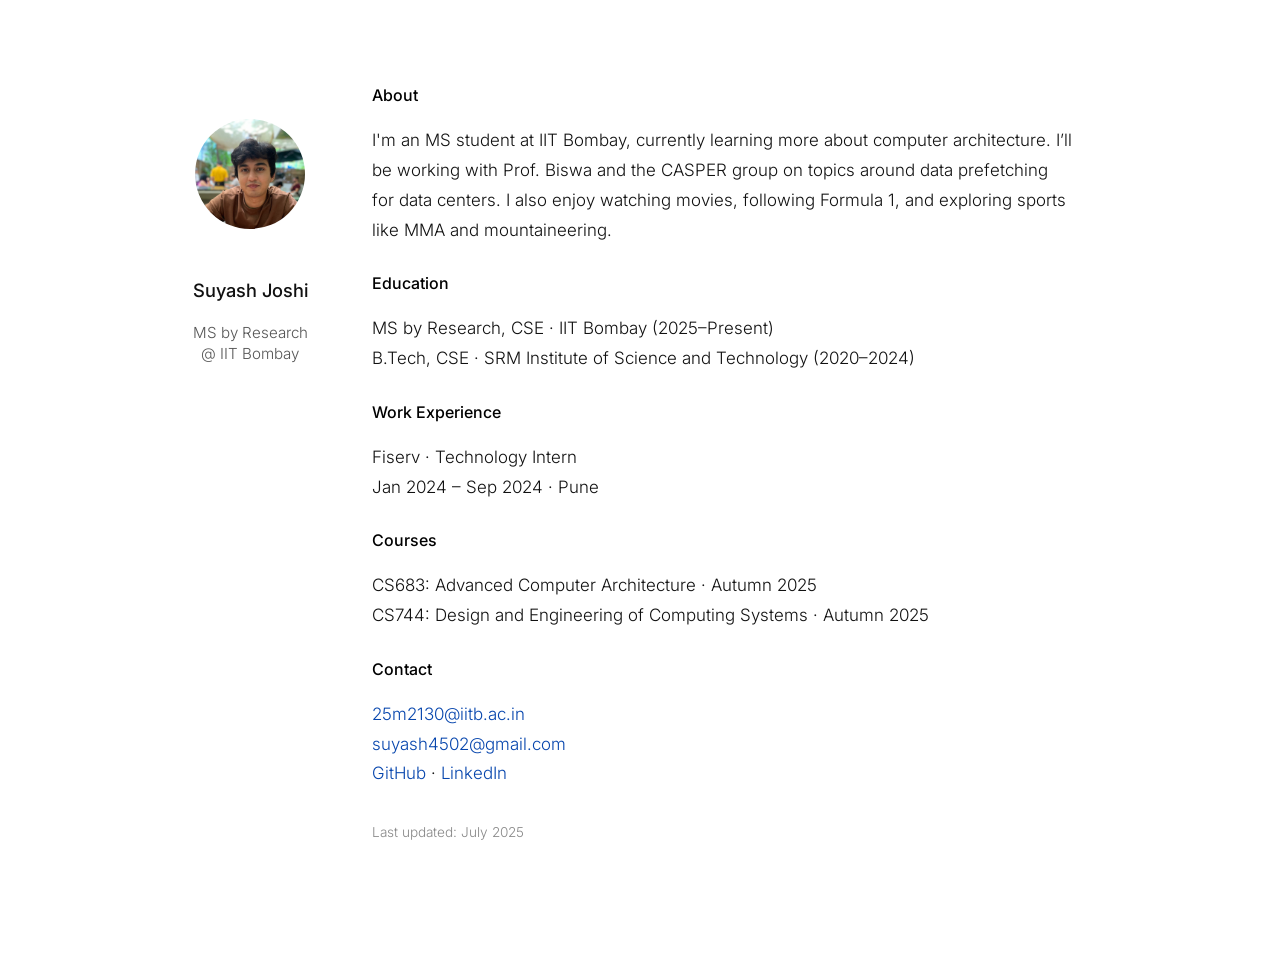
==== index.html @ 48604166 "Initialized repository" ====
<!DOCTYPE html>
<html lang="en">

<head>
  <meta charset="UTF-8" />
  <meta name="viewport" content="width=device-width, initial-scale=1.0" />
  <title>Suyash Joshi</title>

  <!-- Elegant font: Inter -->
  <link href="https://fonts.googleapis.com/css2?family=Inter:wght@300;400;500&display=swap" rel="stylesheet" />
  <link rel="stylesheet" href="styles.css" />
</head>

<body>

  <div class="layout">

    <aside class="sidebar">
      <img src="suyash.jpeg" alt="Suyash Joshi" class="profile-pic" />
      <h1 class="name">Suyash Joshi</h1>
      <p class="title">MS by Research<br>@ IIT Bombay</p>
    </aside>

    <main class="content">

      <section>
        <h2>About</h2>
        <p>
          I'm an MS student at IIT Bombay, currently learning more about computer architecture.
          I’ll be working with Prof. Biswa and the CASPER group on topics around data prefetching for data centers.
          I also enjoy watching movies, following Formula 1, and exploring sports like MMA and mountaineering.
        </p>
      </section>

      <section>
        <h2>Education</h2>
        <p>
          MS by Research, CSE · IIT Bombay (2025–Present)<br>
          B.Tech, CSE · SRM Institute of Science and Technology (2020–2024)
        </p>
      </section>

      <section>
        <h2>Work Experience</h2>
        <p>
          Fiserv · Technology Intern<br>
          Jan 2024 – Sep 2024 · Pune
        </p>
      </section>

      <section>
        <h2>Courses</h2>
        <p>
          CS683: Advanced Computer Architecture · Autumn 2025<br>
          CS744: Design and Engineering of Computing Systems · Autumn 2025
        </p>
      </section>

      <section>
        <h2>Contact</h2>
        <p>
          <a href="mailto:25m2130@iit.ac.in">25m2130@iitb.ac.in</a><br>
          <a href="mailto:suyash4502@gmail.com">suyash4502@gmail.com</a><br>
          <a href="https://github.com/suyashjoshi404" target="_blank">GitHub</a> ·
          <a href="https://linkedin.com/in/suyashjoshi4502" target="_blank">LinkedIn</a>
        </p>
      </section>

      <footer>
        <p>Last updated: July 2025</p>
      </footer>

    </main>

  </div>

</body>
</html>
---- styles.css ----
/* Clean, elegant one-page layout using Inter */

body {
  font-family: 'Inter', sans-serif;
  font-weight: 300;
  font-size: 17px;
  background-color: #fff;
  color: #111;
  margin: 0;
  padding: 0;
  line-height: 1.75;
  overflow-x: hidden;
}

.layout {
  display: flex;
  max-width: 960px;
  margin: 4vh auto;
  padding: 2rem 1rem;
  gap: 2rem;
  align-items: flex-start;
  min-height: 92vh;
}

/* Sidebar (Left column) */
.sidebar {
  flex: 1;
  max-width: 180px;
  text-align: center;
  padding-top: 3.2rem;
}

.profile-pic {
  width: 110px;          /* increased from 90px */
  height: 110px;
  object-fit: cover;
  border-radius: 50%;
  margin-bottom: 1.25rem; /* added a little more spacing below */
}


.name {
  font-size: 1.15rem;
  font-weight: 500;
  margin-bottom: 0.3rem;
}

.title {
  font-size: 0.95rem;
  color: #555;
  line-height: 1.4;
  margin-bottom: 0.5rem;
}


/* Content (Right column) */
.content {
  flex: 3;
  max-width: 700px;
}

h2 {
  font-size: 1rem;
  font-weight: 500;
  margin-bottom: 0.5rem;
  color: #000;
}

p {
  margin-bottom: 1.5rem;
}

a {
  color: #0645ad;
  text-decoration: none;
}

a:hover {
  text-decoration: underline;
}

footer {
  font-size: 0.85rem;
  color: #888;
  margin-top: 2rem;
}

/* Mobile layout */
@media (max-width: 768px) {
  .layout {
    flex-direction: column;
    padding: 1.5rem 1rem;
  }

  .sidebar {
    max-width: none;
    padding-top: 0;
    margin-bottom: 2rem;
  }

  .profile-pic {
    margin: 0 auto 1rem;
  }

  .content {
    max-width: 100%;
  }
}
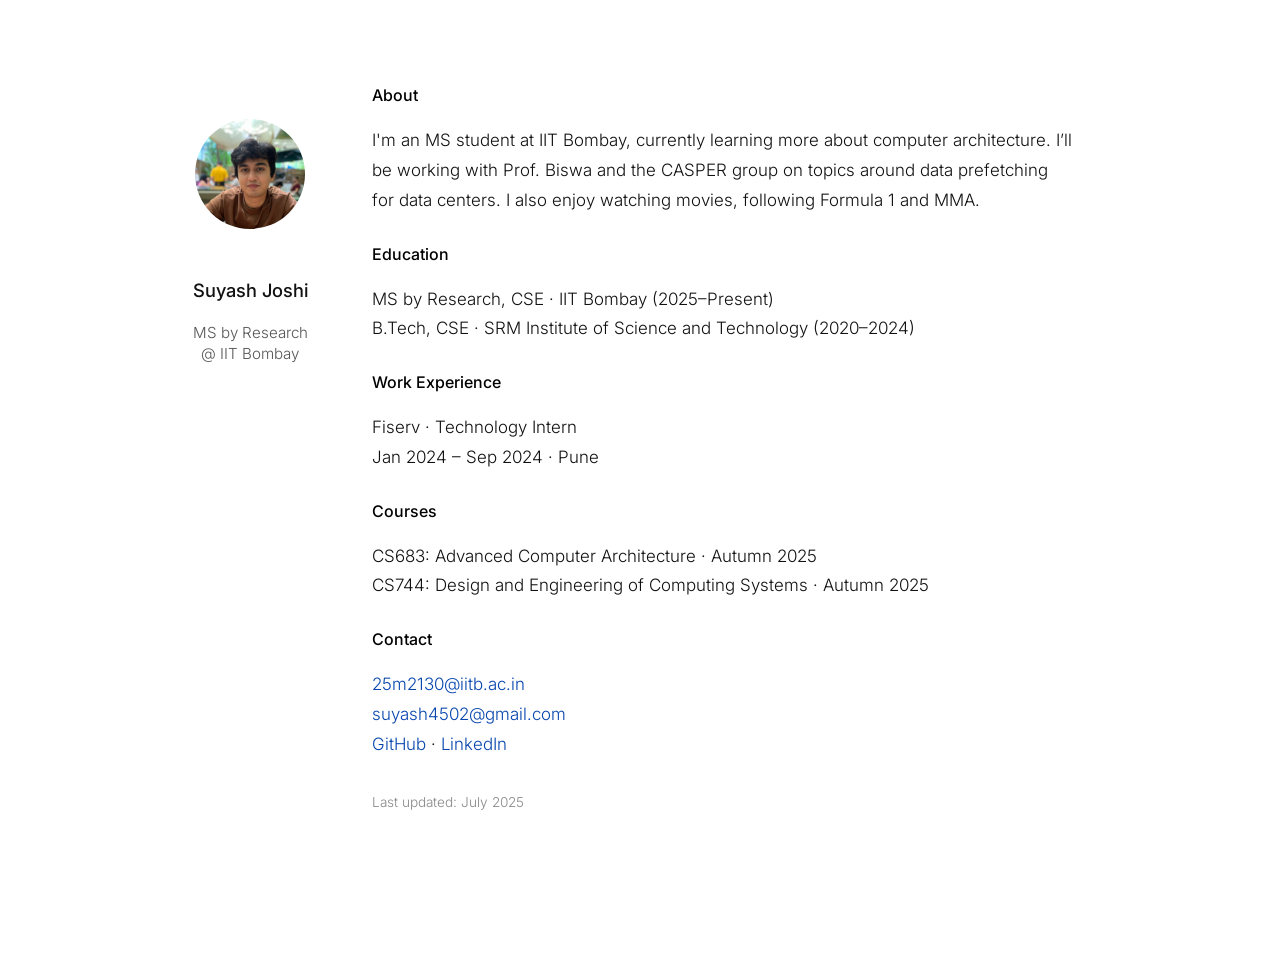
==== commit 29becd80: "Made site flexible for mobile layout :)" ====
--- a/index.html
+++ b/index.html
@@ -28,7 +28,7 @@
         <p>
           I'm an MS student at IIT Bombay, currently learning more about computer architecture.
           I’ll be working with Prof. Biswa and the CASPER group on topics around data prefetching for data centers.
-          I also enjoy watching movies, following Formula 1, and exploring sports like MMA and mountaineering.
+          I also enjoy watching movies, following Formula 1 and MMA.
         </p>
       </section>
 
--- a/styles.css
+++ b/styles.css
@@ -1,5 +1,3 @@
-/* Clean, elegant one-page layout using Inter */
-
 body {
   font-family: 'Inter', sans-serif;
   font-weight: 300;
@@ -31,11 +29,11 @@
 }
 
 .profile-pic {
-  width: 110px;          /* increased from 90px */
+  width: 110px;
   height: 110px;
   object-fit: cover;
   border-radius: 50%;
-  margin-bottom: 1.25rem; /* added a little more spacing below */
+  margin-bottom: 1.25rem;
 }
 
 
@@ -89,20 +87,35 @@
 @media (max-width: 768px) {
   .layout {
     flex-direction: column;
+    align-items: center; /* Center the sidebar horizontally */
     padding: 1.5rem 1rem;
   }
 
   .sidebar {
     max-width: none;
     padding-top: 0;
-    margin-bottom: 2rem;
+    margin-bottom: 1.5rem;
+
+    display: flex;
+    flex-direction: column;
+    align-items: center;
   }
 
   .profile-pic {
-    margin: 0 auto 1rem;
+    margin-bottom: 0.75rem; /* No need for auto if using flex centering */
+  }
+
+  .name {
+    text-align: center;
+    margin-bottom: 0.2rem;
+  }
+
+  .title {
+    text-align: center;
+    margin-bottom: 0.6rem;
   }
 
   .content {
     max-width: 100%;
   }
-}
+}
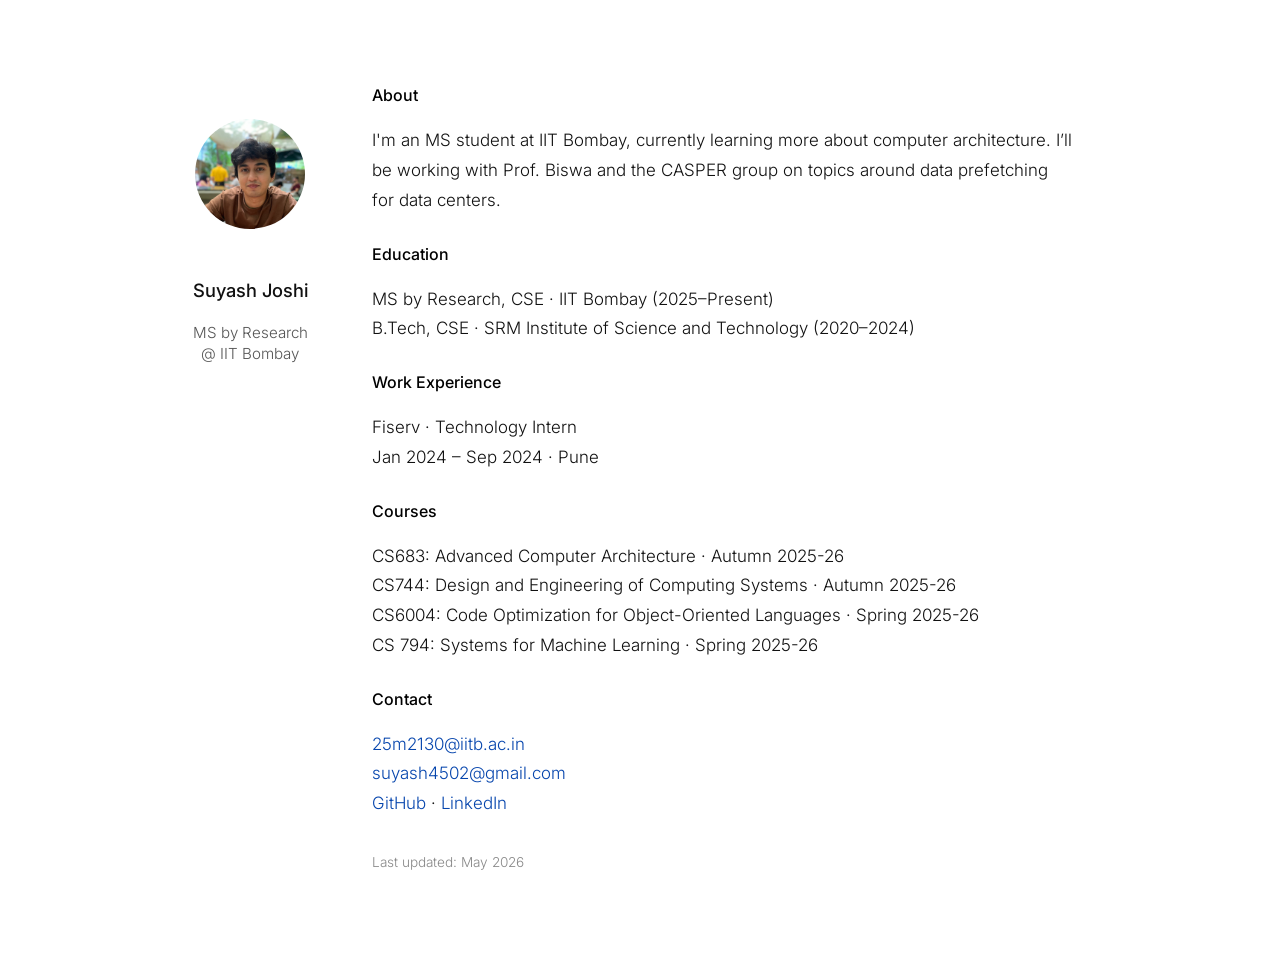
==== commit 701a96fb: "Updated site" ====
--- a/index.html
+++ b/index.html
@@ -28,7 +28,6 @@
         <p>
           I'm an MS student at IIT Bombay, currently learning more about computer architecture.
           I’ll be working with Prof. Biswa and the CASPER group on topics around data prefetching for data centers.
-          I also enjoy watching movies, following Formula 1 and MMA.
         </p>
       </section>
 
@@ -51,8 +50,10 @@
       <section>
         <h2>Courses</h2>
         <p>
-          CS683: Advanced Computer Architecture · Autumn 2025<br>
-          CS744: Design and Engineering of Computing Systems · Autumn 2025
+          CS683: Advanced Computer Architecture · Autumn 2025-26<br>
+          CS744: Design and Engineering of Computing Systems · Autumn 2025-26<br>
+          CS6004: Code Optimization for Object-Oriented Languages · Spring 2025-26<br>
+          CS 794: Systems for Machine Learning · Spring 2025-26
         </p>
       </section>
 
@@ -67,7 +68,7 @@
       </section>
 
       <footer>
-        <p>Last updated: July 2025</p>
+        <p>Last updated: May 2026</p>
       </footer>
 
     </main>
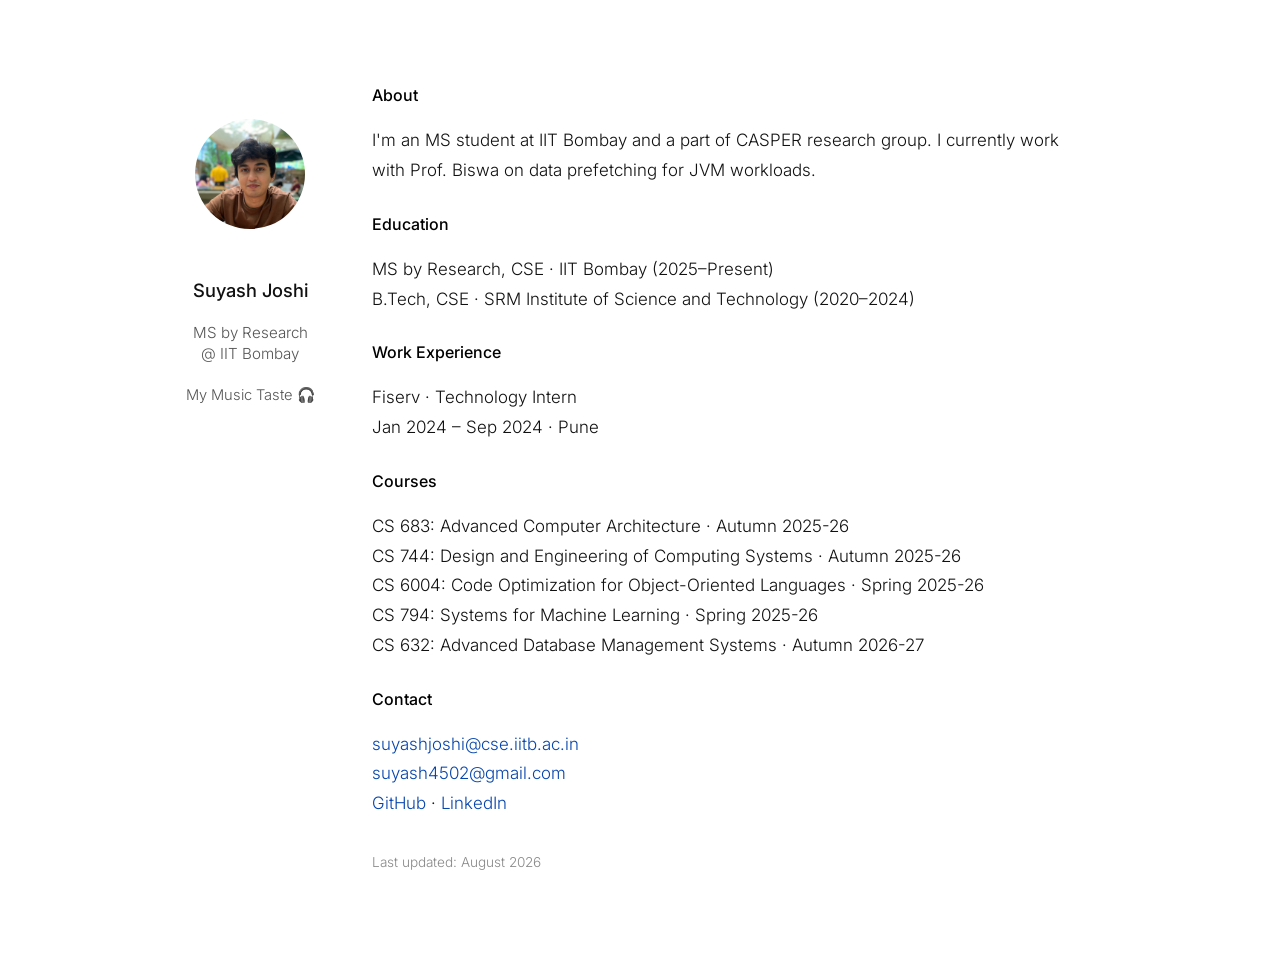
==== commit 68df9cda: "Added music page" ====
--- a/index.html
+++ b/index.html
@@ -19,6 +19,10 @@
       <img src="suyash.jpeg" alt="Suyash Joshi" class="profile-pic" />
       <h1 class="name">Suyash Joshi</h1>
       <p class="title">MS by Research<br>@ IIT Bombay</p>
+      <nav class="site-nav" aria-label="Portfolio navigation">
+        <!-- <a href="index.html" aria-current="page">Home</a> -->
+        <a href="index_record.html">My Music Taste 🎧</a>
+      </nav>
     </aside>
 
     <main class="content">
@@ -26,8 +30,7 @@
       <section>
         <h2>About</h2>
         <p>
-          I'm an MS student at IIT Bombay, currently learning more about computer architecture.
-          I’ll be working with Prof. Biswa and the CASPER group on topics around data prefetching for data centers.
+          I'm an MS student at IIT Bombay and a part of CASPER research group. I currently work with Prof. Biswa on data prefetching for JVM workloads.
         </p>
       </section>
 
@@ -50,17 +53,18 @@
       <section>
         <h2>Courses</h2>
         <p>
-          CS683: Advanced Computer Architecture · Autumn 2025-26<br>
-          CS744: Design and Engineering of Computing Systems · Autumn 2025-26<br>
-          CS6004: Code Optimization for Object-Oriented Languages · Spring 2025-26<br>
-          CS 794: Systems for Machine Learning · Spring 2025-26
+          CS 683: Advanced Computer Architecture · Autumn 2025-26<br>
+          CS 744: Design and Engineering of Computing Systems · Autumn 2025-26<br>
+          CS 6004: Code Optimization for Object-Oriented Languages · Spring 2025-26<br>
+          CS 794: Systems for Machine Learning · Spring 2025-26<br>
+          CS 632: Advanced Database Management Systems · Autumn 2026-27
         </p>
       </section>
 
       <section>
         <h2>Contact</h2>
         <p>
-          <a href="mailto:25m2130@iit.ac.in">25m2130@iitb.ac.in</a><br>
+          <a href="mailto:25m2130@iit.ac.in">suyashjoshi@cse.iitb.ac.in</a><br>
           <a href="mailto:suyash4502@gmail.com">suyash4502@gmail.com</a><br>
           <a href="https://github.com/suyashjoshi404" target="_blank">GitHub</a> ·
           <a href="https://linkedin.com/in/suyashjoshi4502" target="_blank">LinkedIn</a>
@@ -68,7 +72,7 @@
       </section>
 
       <footer>
-        <p>Last updated: May 2026</p>
+        <p>Last updated: August 2026</p>
       </footer>
 
     </main>
--- a/styles.css
+++ b/styles.css
@@ -43,16 +43,32 @@
   margin-bottom: 0.3rem;
 }
 
-.title {
-  font-size: 0.95rem;
-  color: #555;
-  line-height: 1.4;
-  margin-bottom: 0.5rem;
-}
-
-
-/* Content (Right column) */
-.content {
+.title {
+  font-size: 0.95rem;
+  color: #555;
+  line-height: 1.4;
+  margin-bottom: 0.5rem;
+}
+
+.site-nav {
+  display: grid;
+  gap: 0.35rem;
+  margin-top: 1.15rem;
+  font-size: 0.92rem;
+}
+
+.site-nav a {
+  color: #555;
+}
+
+.site-nav a[aria-current="page"] {
+  color: #111;
+  font-weight: 400;
+}
+
+
+/* Content (Right column) */
+.content {
   flex: 3;
   max-width: 700px;
 }
@@ -118,4 +134,4 @@
   .content {
     max-width: 100%;
   }
-}+}
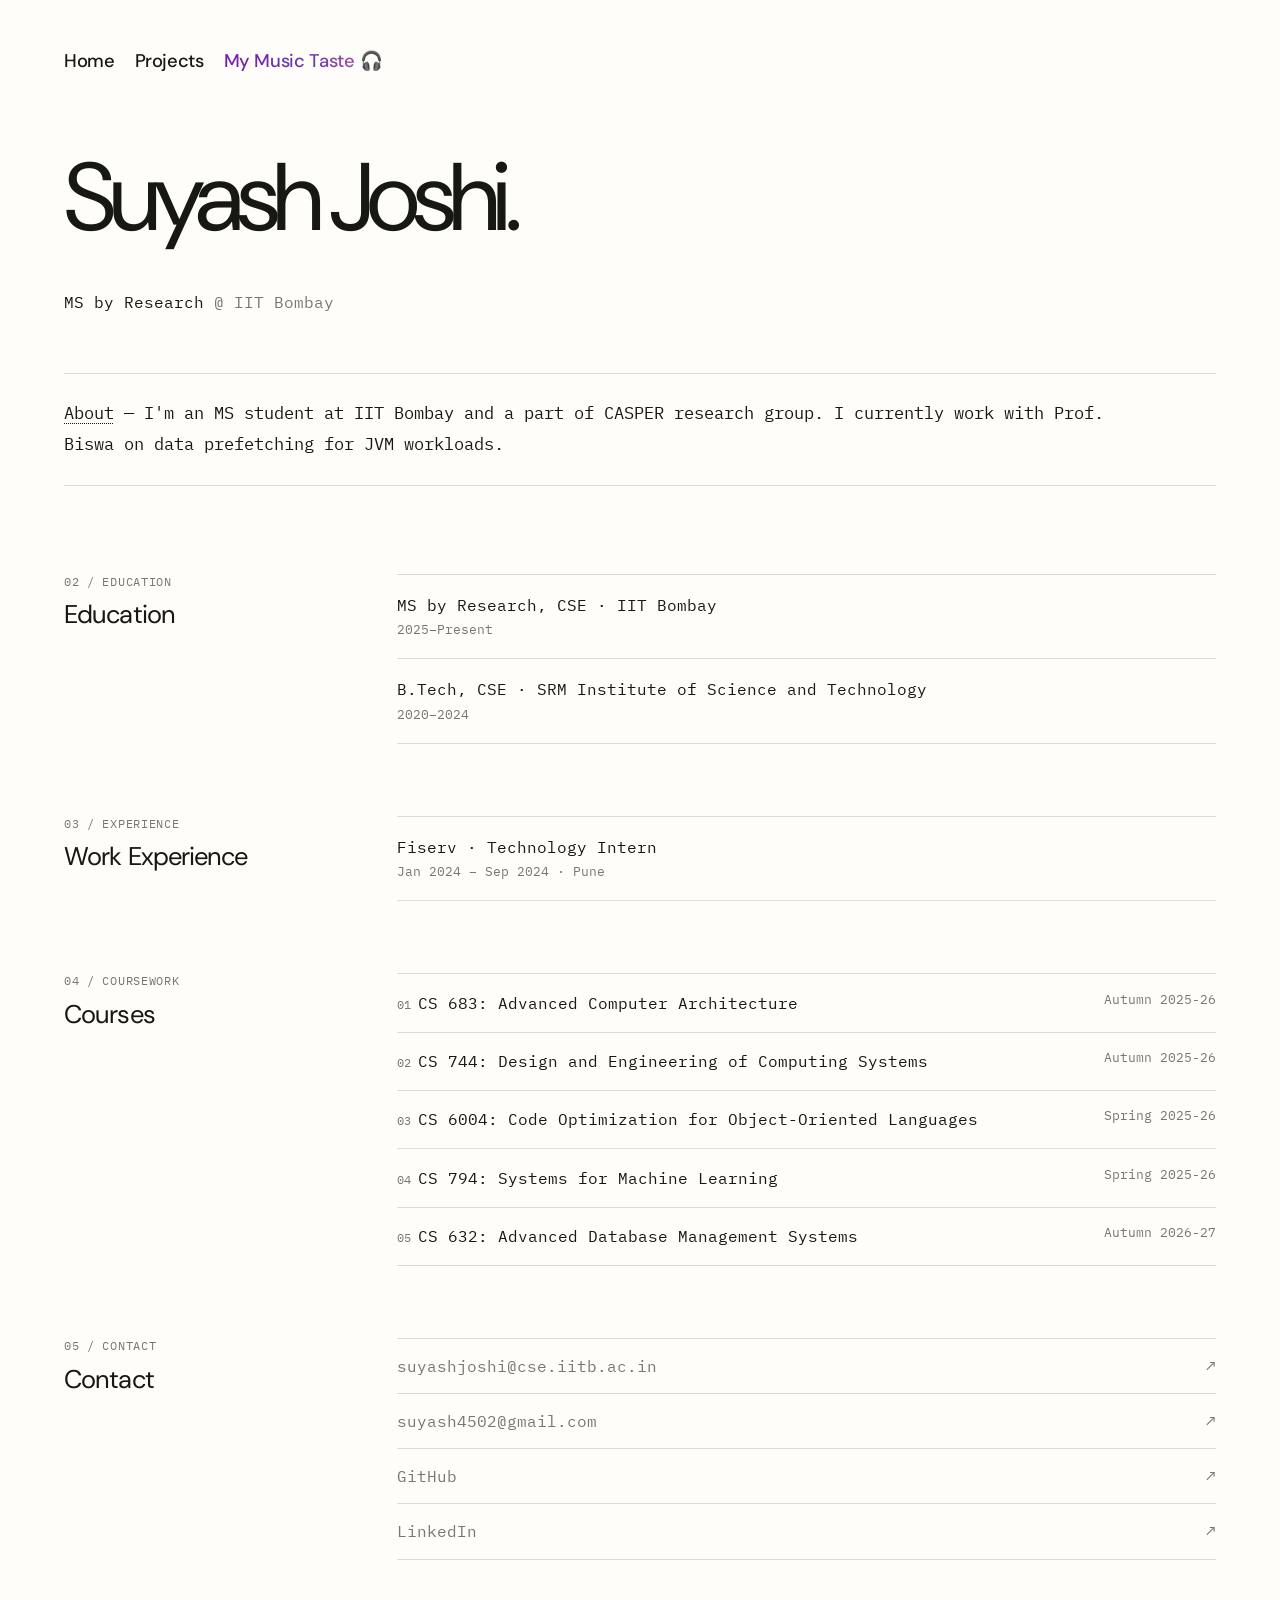
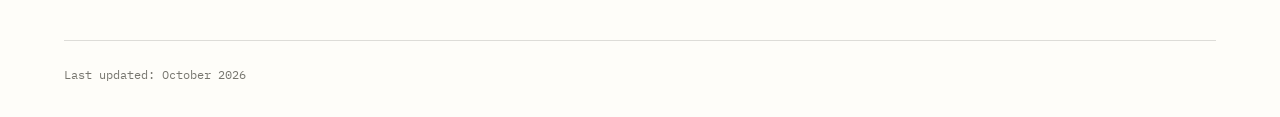
==== commit 5b2c5bad: "Website overhaul :)" ====
--- a/index.html
+++ b/index.html
@@ -1,83 +1,144 @@
-<!DOCTYPE html>
-<html lang="en">
-
-<head>
-  <meta charset="UTF-8" />
-  <meta name="viewport" content="width=device-width, initial-scale=1.0" />
-  <title>Suyash Joshi</title>
-
-  <!-- Elegant font: Inter -->
-  <link href="https://fonts.googleapis.com/css2?family=Inter:wght@300;400;500&display=swap" rel="stylesheet" />
-  <link rel="stylesheet" href="styles.css" />
-</head>
-
-<body>
-
-  <div class="layout">
-
-    <aside class="sidebar">
-      <img src="suyash.jpeg" alt="Suyash Joshi" class="profile-pic" />
-      <h1 class="name">Suyash Joshi</h1>
-      <p class="title">MS by Research<br>@ IIT Bombay</p>
-      <nav class="site-nav" aria-label="Portfolio navigation">
-        <!-- <a href="index.html" aria-current="page">Home</a> -->
-        <a href="index_record.html">My Music Taste 🎧</a>
-      </nav>
-    </aside>
-
-    <main class="content">
-
-      <section>
-        <h2>About</h2>
-        <p>
-          I'm an MS student at IIT Bombay and a part of CASPER research group. I currently work with Prof. Biswa on data prefetching for JVM workloads.
-        </p>
-      </section>
-
-      <section>
-        <h2>Education</h2>
-        <p>
-          MS by Research, CSE · IIT Bombay (2025–Present)<br>
-          B.Tech, CSE · SRM Institute of Science and Technology (2020–2024)
-        </p>
-      </section>
-
-      <section>
-        <h2>Work Experience</h2>
-        <p>
-          Fiserv · Technology Intern<br>
-          Jan 2024 – Sep 2024 · Pune
-        </p>
-      </section>
-
-      <section>
-        <h2>Courses</h2>
-        <p>
-          CS 683: Advanced Computer Architecture · Autumn 2025-26<br>
-          CS 744: Design and Engineering of Computing Systems · Autumn 2025-26<br>
-          CS 6004: Code Optimization for Object-Oriented Languages · Spring 2025-26<br>
-          CS 794: Systems for Machine Learning · Spring 2025-26<br>
-          CS 632: Advanced Database Management Systems · Autumn 2026-27
-        </p>
-      </section>
-
-      <section>
-        <h2>Contact</h2>
-        <p>
-          <a href="mailto:25m2130@iit.ac.in">suyashjoshi@cse.iitb.ac.in</a><br>
-          <a href="mailto:suyash4502@gmail.com">suyash4502@gmail.com</a><br>
-          <a href="https://github.com/suyashjoshi404" target="_blank">GitHub</a> ·
-          <a href="https://linkedin.com/in/suyashjoshi4502" target="_blank">LinkedIn</a>
-        </p>
-      </section>
-
-      <footer>
-        <p>Last updated: August 2026</p>
-      </footer>
-
-    </main>
-
-  </div>
-
-</body>
-</html>
+<!DOCTYPE html>
+<html lang="en">
+
+<head>
+  <meta charset="UTF-8" />
+  <meta name="viewport" content="width=device-width, initial-scale=1.0" />
+  <meta name="description" content="Suyash Joshi — MS by Research student at IIT Bombay working on data prefetching for JVM workloads." />
+  <title>Suyash Joshi</title>
+
+  <link rel="preconnect" href="https://fonts.googleapis.com" />
+  <link rel="preconnect" href="https://fonts.gstatic.com" crossorigin />
+  <link href="https://fonts.googleapis.com/css2?family=DM+Sans:wght@400;500&family=IBM+Plex+Mono:wght@400;500&display=swap" rel="stylesheet" />
+  <link rel="stylesheet" href="styles.css" />
+</head>
+
+<body>
+  <main class="site-shell">
+    <header class="site-header">
+      <a class="wordmark" href="index.html" aria-label="Suyash Joshi, home">Home</a>
+      <nav class="site-nav" aria-label="Portfolio navigation">
+        <a href="projects.html">Projects</a>
+        <a class="magic-link" href="index_record.html">
+          <span class="magic">
+            <span class="magic-star" aria-hidden="true">
+              <svg viewBox="0 0 512 512"><path d="M512 255.1c0 11.34-7.406 20.86-18.44 23.64l-171.3 42.78-42.78 171.1C276.7 504.6 267.2 512 255.9 512s-20.84-7.406-23.62-18.44l-42.66-171.2L18.47 279.6C7.406 276.8 0 267.3 0 255.1c0-11.34 7.406-20.83 18.44-23.61l171.2-42.78 42.78-171.1C235.2 7.406 244.7 0 256 0s20.84 7.406 23.62 18.44l42.78 171.2 171.2 42.78C504.6 235.2 512 244.6 512 255.1z" /></svg>
+            </span>
+            <span class="magic-star" aria-hidden="true">
+              <svg viewBox="0 0 512 512"><path d="M512 255.1c0 11.34-7.406 20.86-18.44 23.64l-171.3 42.78-42.78 171.1C276.7 504.6 267.2 512 255.9 512s-20.84-7.406-23.62-18.44l-42.66-171.2L18.47 279.6C7.406 276.8 0 267.3 0 255.1c0-11.34 7.406-20.83 18.44-23.61l171.2-42.78 42.78-171.1C235.2 7.406 244.7 0 256 0s20.84 7.406 23.62 18.44l42.78 171.2 171.2 42.78C504.6 235.2 512 244.6 512 255.1z" /></svg>
+            </span>
+            <span class="magic-star" aria-hidden="true">
+              <svg viewBox="0 0 512 512"><path d="M512 255.1c0 11.34-7.406 20.86-18.44 23.64l-171.3 42.78-42.78 171.1C276.7 504.6 267.2 512 255.9 512s-20.84-7.406-23.62-18.44l-42.66-171.2L18.47 279.6C7.406 276.8 0 267.3 0 255.1c0-11.34 7.406-20.83 18.44-23.61l171.2-42.78 42.78-171.1C235.2 7.406 244.7 0 256 0s20.84 7.406 23.62 18.44l42.78 171.2 171.2 42.78C504.6 235.2 512 244.6 512 255.1z" /></svg>
+            </span>
+            <span class="magic-text">My Music Taste</span>
+          </span>
+          <span aria-hidden="true">🎧</span>
+        </a>
+      </nav>
+    </header>
+
+    <div class="page-content">
+      <div class="intro-column">
+        <section class="hero" aria-labelledby="hero-title">
+          <h1 id="hero-title">Suyash Joshi.</h1>
+          <p class="hero-role"><span>MS by Research</span> @ IIT Bombay</p>
+        </section>
+
+        <section class="about-block" aria-labelledby="about-heading">
+          <p class="about-statement">
+            <span class="about-title" id="about-heading">About</span> — I'm an MS student at IIT Bombay and a part of CASPER research group. I currently work with Prof. Biswa on data prefetching for JVM workloads.
+          </p>
+        </section>
+      </div>
+
+      <div class="sections">
+        <section class="info-section education-section" aria-labelledby="education-heading">
+          <header class="section-heading">
+            <p class="section-label">02 / Education</p>
+            <h2 id="education-heading">Education</h2>
+          </header>
+          <div class="entry-list">
+            <article class="entry">
+              <p>MS by Research, CSE · IIT Bombay</p>
+              <p class="entry-meta">2025–Present</p>
+            </article>
+            <article class="entry">
+              <p>B.Tech, CSE · SRM Institute of Science and Technology</p>
+              <p class="entry-meta">2020–2024</p>
+            </article>
+          </div>
+        </section>
+
+        <section class="info-section work-section" aria-labelledby="work-heading">
+          <header class="section-heading">
+            <p class="section-label">03 / Experience</p>
+            <h2 id="work-heading">Work Experience</h2>
+          </header>
+          <div class="entry-list">
+            <article class="entry">
+              <p>Fiserv · Technology Intern</p>
+              <p class="entry-meta">Jan 2024 – Sep 2024 · Pune</p>
+            </article>
+          </div>
+        </section>
+
+        <section class="info-section courses-section" aria-labelledby="courses-heading">
+          <header class="section-heading">
+            <p class="section-label">04 / Coursework</p>
+            <h2 id="courses-heading">Courses</h2>
+          </header>
+          <ol class="course-list">
+            <li><span>CS 683: Advanced Computer Architecture</span><span>Autumn 2025-26</span></li>
+            <li><span>CS 744: Design and Engineering of Computing Systems</span><span>Autumn 2025-26</span></li>
+            <li><span>CS 6004: Code Optimization for Object-Oriented Languages</span><span>Spring 2025-26</span></li>
+            <li><span>CS 794: Systems for Machine Learning</span><span>Spring 2025-26</span></li>
+            <li><span>CS 632: Advanced Database Management Systems</span><span>Autumn 2026-27</span></li>
+          </ol>
+        </section>
+
+        <section class="info-section contact-section" aria-labelledby="contact-heading">
+          <header class="section-heading">
+            <p class="section-label">05 / Contact</p>
+            <h2 id="contact-heading">Contact</h2>
+          </header>
+          <div class="contact-links">
+            <a href="mailto:25m2130@iit.ac.in">suyashjoshi@cse.iitb.ac.in <span aria-hidden="true">↗</span></a>
+            <a href="mailto:suyash4502@gmail.com">suyash4502@gmail.com <span aria-hidden="true">↗</span></a>
+            <a href="https://github.com/suyashjoshi404" target="_blank" rel="noreferrer">GitHub <span aria-hidden="true">↗</span></a>
+            <a href="https://linkedin.com/in/suyashjoshi4502" target="_blank" rel="noreferrer">LinkedIn <span aria-hidden="true">↗</span></a>
+          </div>
+        </section>
+      </div>
+    </div>
+
+    <footer>
+      <p>Last updated: October 2026</p>
+    </footer>
+  </main>
+
+  <script>
+    (() => {
+      if (window.matchMedia("(prefers-reduced-motion: reduce)").matches) return;
+
+      const randomBetween = (min, max) =>
+        Math.floor(Math.random() * (max - min + 1)) + min;
+
+      const moveStar = (star) => {
+        star.style.setProperty("--star-left", `${randomBetween(-8, 100)}%`);
+        star.style.setProperty("--star-top", `${randomBetween(-45, 75)}%`);
+        star.style.animation = "none";
+        star.offsetHeight;
+        star.style.animation = "";
+      };
+
+      document.querySelectorAll(".magic-star").forEach((star, index) => {
+        setTimeout(() => {
+          moveStar(star);
+          setInterval(() => moveStar(star), 1000);
+        }, index * 330);
+      });
+    })();
+  </script>
+</body>
+
+</html>
--- a/styles.css
+++ b/styles.css
@@ -1,137 +1,448 @@
-body {
-  font-family: 'Inter', sans-serif;
-  font-weight: 300;
-  font-size: 17px;
-  background-color: #fff;
-  color: #111;
-  margin: 0;
-  padding: 0;
-  line-height: 1.75;
-  overflow-x: hidden;
-}
-
-.layout {
-  display: flex;
-  max-width: 960px;
-  margin: 4vh auto;
-  padding: 2rem 1rem;
-  gap: 2rem;
-  align-items: flex-start;
-  min-height: 92vh;
-}
-
-/* Sidebar (Left column) */
-.sidebar {
-  flex: 1;
-  max-width: 180px;
-  text-align: center;
-  padding-top: 3.2rem;
-}
-
-.profile-pic {
-  width: 110px;
-  height: 110px;
-  object-fit: cover;
-  border-radius: 50%;
-  margin-bottom: 1.25rem;
-}
-
-
-.name {
-  font-size: 1.15rem;
-  font-weight: 500;
-  margin-bottom: 0.3rem;
-}
-
-.title {
-  font-size: 0.95rem;
-  color: #555;
+:root {
+  --background: #fefdf9;
+  --ink: #171714;
+  --muted: #77766f;
+  --hairline: rgba(23, 23, 20, 0.14);
+  --accent: #f5d90a;
+  --sans: "DM Sans", "Helvetica Neue", Helvetica, Arial, sans-serif;
+  --mono: "IBM Plex Mono", "SFMono-Regular", Consolas, monospace;
+  --magic-purple: rgb(123, 31, 162);
+  --magic-violet: rgb(103, 58, 183);
+  --magic-pink: rgb(224, 92, 145);
+}
+
+* {
+  box-sizing: border-box;
+}
+
+html {
+  -webkit-text-size-adjust: 100%;
+}
+
+body {
+  margin: 0;
+  color: var(--ink);
+  background: var(--background);
+  font-family: var(--mono);
+  font-size: 1.02rem;
+  line-height: 1.75;
+  -webkit-font-smoothing: antialiased;
+}
+
+::selection {
+  color: var(--ink);
+  background: rgba(245, 217, 10, 0.55);
+}
+
+a {
+  color: inherit;
+  text-decoration: none;
+}
+
+a:focus-visible {
+  outline: 2px solid var(--ink);
+  outline-offset: 4px;
+}
+
+.site-shell {
+  width: 100%;
+  padding: 3rem clamp(2rem, 5vw, 5rem) 2rem;
+}
+
+.site-header {
+  display: flex;
+  align-items: baseline;
+  justify-content: flex-start;
+  gap: 1.25rem;
+  width: 100%;
+  font-family: var(--sans);
+  font-size: 1.15rem;
+  line-height: 1.5;
+}
+
+.wordmark {
+  font-weight: 500;
+  letter-spacing: -0.02em;
+}
+
+.site-nav {
+  display: flex;
+  align-items: baseline;
+  gap: 1.25rem;
+  color: var(--ink);
+  font-family: var(--sans);
+  font-size: 1.15rem;
+  font-weight: 500;
+  line-height: 1.5;
+  letter-spacing: -0.02em;
+}
+
+.site-nav a:hover,
+.contact-links a:hover {
+  color: var(--ink);
+}
+
+.magic-link {
+  display: inline-flex;
+  align-items: baseline;
+  gap: 0.28em;
+}
+
+.magic {
+  display: inline-block;
+  position: relative;
+}
+
+.magic-star {
+  --size: clamp(0.65rem, 0.95vw, 1rem);
+  display: block;
+  position: absolute;
+  z-index: 1;
+  top: var(--star-top, -35%);
+  left: var(--star-left, 10%);
+  width: var(--size);
+  height: var(--size);
+  animation: magic-scale 700ms ease forwards;
+  pointer-events: none;
+}
+
+.magic-star:nth-child(2) {
+  --star-left: 48%;
+  --star-top: 65%;
+}
+
+.magic-star:nth-child(3) {
+  --star-left: 88%;
+  --star-top: -20%;
+}
+
+.magic-star svg {
+  display: block;
+  width: 100%;
+  height: 100%;
+  opacity: 0.72;
+  animation: magic-rotate 1000ms linear infinite;
+}
+
+.magic-star path {
+  fill: var(--magic-violet);
+}
+
+.magic-text {
+  color: var(--magic-violet);
+  background: linear-gradient(
+    to right,
+    var(--magic-purple),
+    var(--magic-violet),
+    var(--magic-pink),
+    var(--magic-purple)
+  );
+  background-size: 200%;
+  background-clip: text;
+  -webkit-background-clip: text;
+  -webkit-text-fill-color: transparent;
+  white-space: nowrap;
+  animation: magic-background-pan 3s linear infinite;
+}
+
+@keyframes magic-background-pan {
+  from { background-position: 0% center; }
+  to { background-position: -200% center; }
+}
+
+@keyframes magic-scale {
+  from, to { transform: scale(0); }
+  50% { transform: scale(1); }
+}
+
+@keyframes magic-rotate {
+  from { transform: rotate(0deg); }
+  to { transform: rotate(180deg); }
+}
+
+.page-content,
+.intro-column {
+  display: block;
+}
+
+.hero {
+  margin-top: 5rem;
+}
+
+.hero h1 {
+  max-width: 9ch;
+  margin: 0;
+  font-family: var(--sans);
+  font-size: clamp(4.2rem, 7.5vw, 6.5rem);
+  font-weight: 400;
+  line-height: 0.88;
+  letter-spacing: -0.065em;
+}
+
+.hero-role {
+  margin: 3rem 0 0;
+  color: var(--muted);
+}
+
+.hero-role span {
+  color: var(--ink);
+}
+
+.about-block {
+  width: 100%;
+  margin-top: 3.5rem;
+  padding: 1.5rem 0;
+  border-top: 1px solid var(--hairline);
+  border-bottom: 1px solid var(--hairline);
+}
+
+.about-statement {
+  max-width: 68rem;
+  margin: 0;
+  font-size: clamp(1rem, 1.3vw, 1.22rem);
+  line-height: 1.9;
+}
+
+.about-title {
+  color: var(--ink);
+  text-decoration: underline dotted;
+  text-decoration-thickness: from-font;
+  text-underline-offset: 0.22em;
+}
+
+.sections {
+  width: 100%;
+  margin-top: 5.5rem;
+}
+
+.info-section {
+  display: grid;
+  grid-template-columns: minmax(12rem, 20vw) minmax(0, 1fr);
+  gap: clamp(2.5rem, 6vw, 7rem);
+  width: 100%;
+  padding-bottom: 4.5rem;
+}
+
+.section-heading {
+  align-self: start;
+}
+
+.section-label {
+  margin: 0 0 0.65rem;
+  color: var(--muted);
+  font-size: 0.72rem;
   line-height: 1.4;
-  margin-bottom: 0.5rem;
-}
-
-.site-nav {
+  text-transform: uppercase;
+  letter-spacing: 0.06em;
+}
+
+.section-heading h2 {
+  margin: 0;
+  font-family: var(--sans);
+  font-size: 1.6rem;
+  font-weight: 400;
+  line-height: 1.2;
+  letter-spacing: -0.035em;
+}
+
+.entry-list,
+.course-list,
+.contact-links {
+  border-top: 1px solid var(--hairline);
+}
+
+.entry {
+  padding: 1rem 0;
+  border-bottom: 1px solid var(--hairline);
+}
+
+.entry p {
+  margin: 0;
+}
+
+.entry-meta,
+.course-list li span:last-child {
+  color: var(--muted);
+  font-size: 0.82rem;
+}
+
+.course-list {
+  margin: 0;
+  padding: 0;
+  list-style: none;
+  counter-reset: courses;
+}
+
+.course-list li {
   display: grid;
-  gap: 0.35rem;
-  margin-top: 1.15rem;
-  font-size: 0.92rem;
-}
-
-.site-nav a {
-  color: #555;
-}
-
-.site-nav a[aria-current="page"] {
-  color: #111;
-  font-weight: 400;
-}
-
-
-/* Content (Right column) */
-.content {
-  flex: 3;
-  max-width: 700px;
-}
-
-h2 {
-  font-size: 1rem;
-  font-weight: 500;
-  margin-bottom: 0.5rem;
-  color: #000;
-}
-
-p {
-  margin-bottom: 1.5rem;
-}
-
-a {
-  color: #0645ad;
-  text-decoration: none;
-}
-
-a:hover {
-  text-decoration: underline;
-}
-
-footer {
-  font-size: 0.85rem;
-  color: #888;
-  margin-top: 2rem;
-}
-
-/* Mobile layout */
-@media (max-width: 768px) {
-  .layout {
-    flex-direction: column;
-    align-items: center; /* Center the sidebar horizontally */
-    padding: 1.5rem 1rem;
-  }
-
-  .sidebar {
-    max-width: none;
-    padding-top: 0;
-    margin-bottom: 1.5rem;
-
-    display: flex;
-    flex-direction: column;
-    align-items: center;
-  }
-
-  .profile-pic {
-    margin-bottom: 0.75rem; /* No need for auto if using flex centering */
-  }
-
-  .name {
-    text-align: center;
-    margin-bottom: 0.2rem;
-  }
-
-  .title {
-    text-align: center;
-    margin-bottom: 0.6rem;
-  }
-
-  .content {
-    max-width: 100%;
-  }
-}
+  grid-template-columns: minmax(0, 1fr) auto;
+  gap: 2rem;
+  padding: 0.9rem 0;
+  border-bottom: 1px solid var(--hairline);
+  counter-increment: courses;
+}
+
+.course-list li span:first-child::before {
+  content: "0" counter(courses) "  ";
+  color: var(--muted);
+  font-size: 0.76rem;
+}
+
+.course-list li span:last-child {
+  white-space: nowrap;
+}
+
+.contact-section {
+  padding-bottom: 5rem;
+}
+
+.contact-links {
+  display: flex;
+  flex-direction: column;
+  align-items: stretch;
+}
+
+.contact-links a {
+  display: flex;
+  justify-content: space-between;
+  gap: 1rem;
+  width: 100%;
+  padding: 0.8rem 0;
+  border-bottom: 1px solid var(--hairline);
+  color: var(--muted);
+  overflow-wrap: anywhere;
+}
+
+.contact-links a span {
+  flex: none;
+}
+
+footer {
+  width: 100%;
+  padding: 1.5rem 0 0;
+  border-top: 1px solid var(--hairline);
+  color: var(--muted);
+  font-size: 0.72rem;
+}
+
+footer p {
+  margin: 0;
+}
+
+@media (max-width: 760px) {
+  body {
+    font-size: 0.94rem;
+  }
+
+  .site-shell {
+    padding: 1.5rem;
+  }
+
+  .site-header {
+    align-items: flex-start;
+    font-size: 1rem;
+  }
+
+  .site-nav {
+    gap: 0.75rem;
+    max-width: none;
+    font-size: 1rem;
+    text-align: left;
+  }
+
+  .hero {
+    margin-top: 4rem;
+  }
+
+  .hero h1 {
+    font-size: clamp(3.6rem, 16vw, 5.25rem);
+  }
+
+  .hero-role {
+    margin-top: 2.25rem;
+  }
+
+  .about-block {
+    margin-top: 2.5rem;
+    padding: 1.25rem 0;
+  }
+
+  .about-statement {
+    font-size: 0.92rem;
+    line-height: 1.75;
+  }
+
+  .sections {
+    margin-top: 4rem;
+  }
+
+  .info-section {
+    grid-template-columns: 1fr;
+    gap: 1.5rem;
+    padding-bottom: 3.5rem;
+  }
+
+  .section-label {
+    margin-bottom: 0.45rem;
+  }
+
+  .section-heading h2 {
+    font-size: 1.42rem;
+  }
+
+  .course-list li {
+    grid-template-columns: 1fr;
+    gap: 0.1rem;
+  }
+
+  .course-list li span:last-child {
+    padding-left: 1.9rem;
+  }
+
+  .contact-section {
+    padding-bottom: 3.5rem;
+  }
+
+  footer {
+    padding-top: 1.25rem;
+  }
+}
+
+@media (prefers-reduced-motion: reduce) {
+  .magic-star {
+    display: none;
+  }
+
+  .magic-text {
+    animation: none;
+    background: none;
+    -webkit-text-fill-color: currentColor;
+  }
+}
+
+@media (max-width: 420px) {
+  .site-shell {
+    padding: 1.15rem;
+  }
+
+  .hero {
+    margin-top: 3.25rem;
+  }
+
+  .about-block {
+    margin-top: 2rem;
+  }
+
+  .sections {
+    margin-top: 3.25rem;
+  }
+
+  .info-section {
+    gap: 1.15rem;
+    padding-bottom: 3rem;
+  }
+
+  .contact-links a:first-child {
+    font-size: 0.78rem;
+  }
+}
